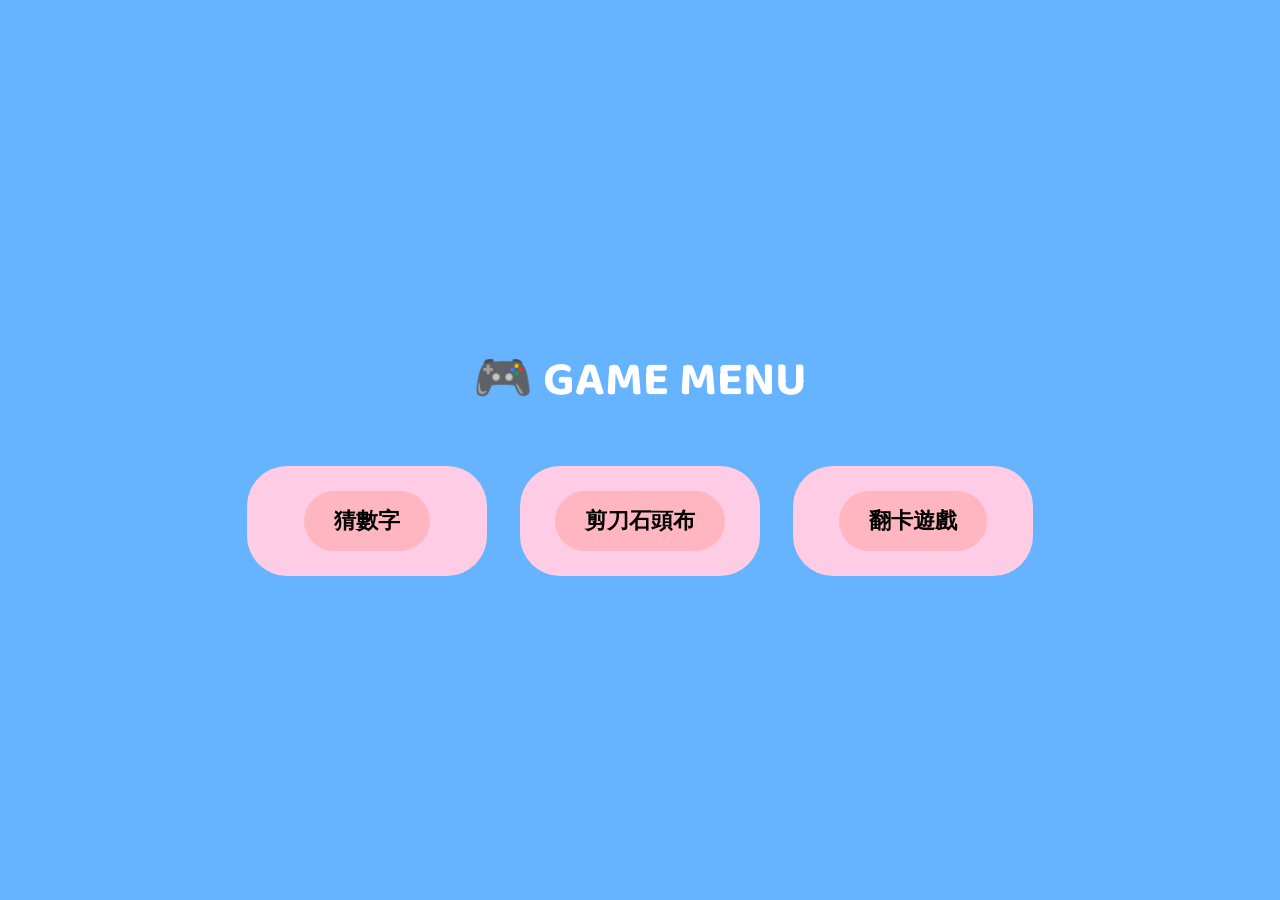
==== index.html @ 8cb3af5e "Rename game3.html to index.html" ====
<!DOCTYPE html>
<html lang="zh-TW">
<head>
<meta charset="UTF-8">

<link href="https://fonts.googleapis.com/css2?family=Baloo+2:wght@400;700&display=swap" rel="stylesheet">

<title>Mini Game</title>

<style>
body {
    font-family: 'Baloo 2', 'Comic Sans MS', cursive;
    background: #66B3FF;
    display: flex;
    justify-content: center;
    align-items: center;
    min-height: 100vh;
    margin: 0;
}

.container {
    text-align: center;
    width: 90%;
    max-width: 900px;
}

h1 {
    color: white;
    font-size: 48px;
}

/* UI */
.label-box, .button-box, .input-box {
    background: #FFCCE5;
    padding: 15px 20px;
    border-radius: 40px;
    display: inline-block;
    font-size: 24px;
    margin: 15px;
    min-width: 200px;
    font-weight: bold;
}

#inputNum {
    width: 250px;
    height: 60px;
    font-size: 24px;
    text-align: center;
    border-radius: 20px;
    border: none;
    outline: none;
    background: #eee;
    margin-top: 15px;
}

.input-box {
    display: block;
    padding: 30px;
    border-radius: 40px;
}

button {
    padding: 15px 30px;
    font-size: 22px;
    border-radius: 40px;
    border: none;
    background: #FFB6C1;
    cursor: pointer;
    margin: 10px;
    font-weight: bold;
}

.restart {
    background: #FFC14D;
}

.message {
    color: white;
    font-size: 26px;
    margin-top: 20px;
}

.hidden { display: none; }

/* ===== 翻卡遊戲 ===== */
#board {
    display: grid;
    grid-template-columns: repeat(4, 1fr);
    gap: 15px;
    max-width: 500px;
    margin: 20px auto;
}

.card {
    width: 100%;
    aspect-ratio: 1 / 1;
    background: #FFCCE5;
    border-radius: 20px;
    display: flex;
    justify-content: center;
    align-items: center;
    font-size: 32px;
    cursor: pointer;
}
</style>
</head>

<body>
<div class="container">

<!-- ===== MENU ===== -->
<div id="menu">
    <h1>🎮 GAME MENU</h1>
    <div class="button-box"><button onclick="showGame('guess')">猜數字</button></div>
    <div class="button-box"><button onclick="showGame('rps')">剪刀石頭布</button></div>
    <div class="button-box"><button onclick="showGame('memory')">翻卡遊戲</button></div>
</div>

<!-- ===== 猜數字（完全沒動） ===== -->
<div id="guessGame" class="hidden">
    <h1>GUESS NUMBER</h1>

    <div>
        <div class="label-box">NUM : 1-100</div>
        <div class="label-box">TIMES : <span id="timesBox">0</span></div>
    </div>

    <div class="input-box">
        <div>ENTER YOUR GUESS :</div>
        <input type="number" id="inputNum">
    </div>

    <div>
        <div class="button-box"><button onclick="checkGuess()">GUESS</button></div>
        <div class="button-box"><button class="restart" onclick="restartGuess()">RESTART</button></div>
        <div class="button-box"><button onclick="backMenu()">返回</button></div>
    </div>

    <div class="message" id="guessMsg"></div>
    <div class="message">YOU CAN DO IT!</div>
</div>

<!-- ===== 剪刀石頭布（已修正🔥） ===== -->
<div id="rpsGame" class="hidden">
    <h1>剪刀石頭布</h1>

    <div class="label-box">勝: <span id="win">0</span></div>
    <div class="label-box">輸: <span id="lose">0</span></div>
    <div class="label-box">平: <span id="draw">0</span></div>

    <div>
        <button onclick="playRPS('剪刀')">✂</button>
        <button onclick="playRPS('石頭')">🪨</button>
        <button onclick="playRPS('布')">📄</button>
    </div>

    <!-- 🔥 新增 -->
    <button class="restart" onclick="resetRPS()">重新開始</button>

    <button onclick="backMenu()">返回</button>

    <div class="message" id="rpsMsg"></div>
</div>

<!-- ===== 翻卡遊戲（完全沒動） ===== -->
<div id="memoryGame" class="hidden">
    <h1>翻卡遊戲</h1>

    <div class="label-box">翻牌次數: <span id="flipCount">0</span></div>

    <div id="board"></div>

    <div>
        <button class="restart" onclick="startMemory()">重新開始</button>
        <button onclick="backMenu()">返回</button>
    </div>

    <div class="message" id="memoryMsg"></div>
</div>

</div>

<script>

// ===== 切換 =====
function showGame(g) {
    document.getElementById("menu").classList.add("hidden");
    document.getElementById("guessGame").classList.add("hidden");
    document.getElementById("rpsGame").classList.add("hidden");
    document.getElementById("memoryGame").classList.add("hidden");

    if (g === "guess") document.getElementById("guessGame").classList.remove("hidden");
    if (g === "rps") document.getElementById("rpsGame").classList.remove("hidden");
    if (g === "memory") {
        document.getElementById("memoryGame").classList.remove("hidden");
        startMemory();
    }
}

function backMenu() {
    document.getElementById("menu").classList.remove("hidden");
    document.getElementById("guessGame").classList.add("hidden");
    document.getElementById("rpsGame").classList.add("hidden");
    document.getElementById("memoryGame").classList.add("hidden");

    // 🔥 回去自動歸零
    resetRPS();
}

// ===== 猜數字（沒動） =====
let num = Math.floor(Math.random() * 100) + 1;
let times = 0;

function checkGuess() {
    const val = parseInt(document.getElementById("inputNum").value);
    const msg = document.getElementById("guessMsg");

    if (isNaN(val)) {
        msg.textContent = "請輸入數字";
        return;
    }

    times++;
    document.getElementById("timesBox").textContent = times;

    if (val > num) msg.textContent = "太大了！";
    else if (val < num) msg.textContent = "太小了！";
    else msg.textContent = "答對了！🎉";
}

function restartGuess() {
    num = Math.floor(Math.random() * 100) + 1;
    times = 0;
    document.getElementById("timesBox").textContent = 0;
    document.getElementById("guessMsg").textContent = "";
    document.getElementById("inputNum").value = "";
}

// ===== RPS（修正區🔥） =====
let win=0, lose=0, draw=0;

function playRPS(p) {
    let arr=["剪刀","石頭","布"];
    let c=arr[Math.floor(Math.random()*3)];
    let msg=document.getElementById("rpsMsg");

    if(p===c){
        draw++; document.getElementById("draw").textContent=draw;
        msg.textContent=`平手 🤝 ${p} vs ${c}`;
    } else if (
        (p==="剪刀"&&c==="布")||
        (p==="石頭"&&c==="剪刀")||
        (p==="布"&&c==="石頭")
    ){
        win++; document.getElementById("win").textContent=win;
        msg.textContent=`你贏 🎉 ${p} vs ${c}`;
    } else {
        lose++; document.getElementById("lose").textContent=lose;
        msg.textContent=`你輸 😢 ${p} vs ${c}`;
    }
}

// 🔥 重置功能
function resetRPS() {
    win = 0;
    lose = 0;
    draw = 0;

    document.getElementById("win").textContent = 0;
    document.getElementById("lose").textContent = 0;
    document.getElementById("draw").textContent = 0;

    document.getElementById("rpsMsg").textContent = "";
}

// ===== 翻卡（沒動） =====
let cards, first, second, lock=false, flips=0, matched=0;

function startMemory() {
    cards=["🍎","🍎","🐶","🐶","🚗","🚗","🎈","🎈"];
    cards.sort(()=>Math.random()-0.5);

    const board=document.getElementById("board");
    board.innerHTML="";
    flips=0; matched=0;
    document.getElementById("flipCount").textContent=0;
    document.getElementById("memoryMsg").textContent="";

    cards.forEach(v=>{
        let div=document.createElement("div");
        div.className="card";
        div.dataset.value=v;
        div.innerHTML="?";
        div.onclick=flipCard;
        board.appendChild(div);
    });
}

function flipCard() {
    if(lock || this.innerHTML!=="?") return;

    this.innerHTML=this.dataset.value;

    if(!first){
        first=this;
    } else {
        second=this;
        flips++;
        document.getElementById("flipCount").textContent=flips;

        if(first.dataset.value===second.dataset.value){
            matched+=2;
            first=null; second=null;

            if(matched===cards.length){
                document.getElementById("memoryMsg").textContent="完成 🎉";
            }
        } else {
            lock=true;
            setTimeout(()=>{
                first.innerHTML="?";
                second.innerHTML="?";
                first=null; second=null;
                lock=false;
            },1200);
        }
    }
}

</script>

</body>
</html>
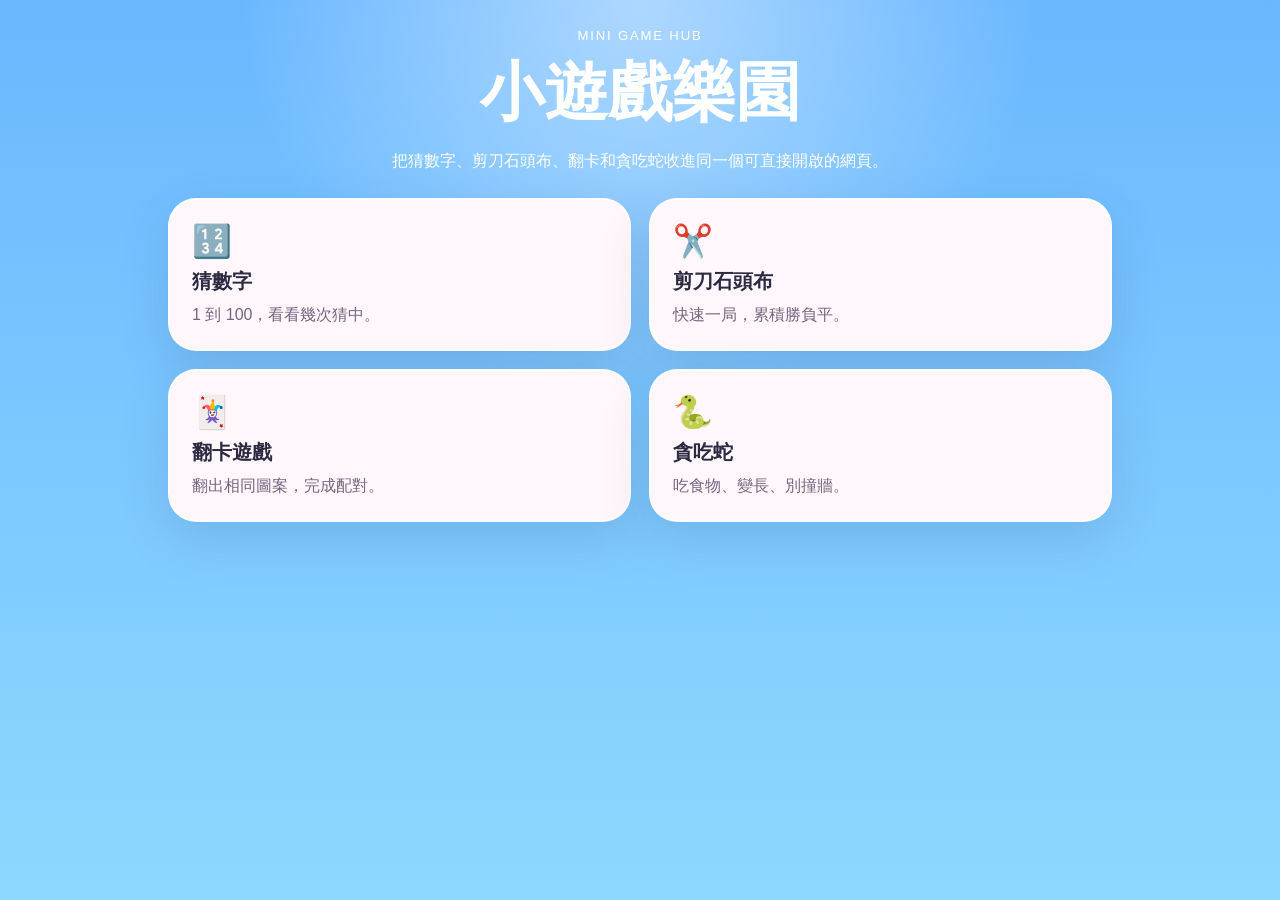
==== commit bc2a8e4e: "Update index.html" ====
--- a/index.html
+++ b/index.html
@@ -1,333 +1,164 @@
 <!DOCTYPE html>
-<html lang="zh-TW">
+<html lang="zh-Hant">
 <head>
-<meta charset="UTF-8">
-
-<link href="https://fonts.googleapis.com/css2?family=Baloo+2:wght@400;700&display=swap" rel="stylesheet">
-
-<title>Mini Game</title>
-
-<style>
-body {
-    font-family: 'Baloo 2', 'Comic Sans MS', cursive;
-    background: #66B3FF;
-    display: flex;
-    justify-content: center;
-    align-items: center;
-    min-height: 100vh;
-    margin: 0;
-}
-
-.container {
-    text-align: center;
-    width: 90%;
-    max-width: 900px;
-}
-
-h1 {
-    color: white;
-    font-size: 48px;
-}
-
-/* UI */
-.label-box, .button-box, .input-box {
-    background: #FFCCE5;
-    padding: 15px 20px;
-    border-radius: 40px;
-    display: inline-block;
-    font-size: 24px;
-    margin: 15px;
-    min-width: 200px;
-    font-weight: bold;
-}
-
-#inputNum {
-    width: 250px;
-    height: 60px;
-    font-size: 24px;
-    text-align: center;
-    border-radius: 20px;
-    border: none;
-    outline: none;
-    background: #eee;
-    margin-top: 15px;
-}
-
-.input-box {
-    display: block;
-    padding: 30px;
-    border-radius: 40px;
-}
-
-button {
-    padding: 15px 30px;
-    font-size: 22px;
-    border-radius: 40px;
-    border: none;
-    background: #FFB6C1;
-    cursor: pointer;
-    margin: 10px;
-    font-weight: bold;
-}
-
-.restart {
-    background: #FFC14D;
-}
-
-.message {
-    color: white;
-    font-size: 26px;
-    margin-top: 20px;
-}
-
-.hidden { display: none; }
-
-/* ===== 翻卡遊戲 ===== */
-#board {
-    display: grid;
-    grid-template-columns: repeat(4, 1fr);
-    gap: 15px;
-    max-width: 500px;
-    margin: 20px auto;
-}
-
-.card {
-    width: 100%;
-    aspect-ratio: 1 / 1;
-    background: #FFCCE5;
-    border-radius: 20px;
-    display: flex;
-    justify-content: center;
-    align-items: center;
-    font-size: 32px;
-    cursor: pointer;
-}
-</style>
+  <meta charset="UTF-8">
+  <meta name="viewport" content="width=device-width, initial-scale=1.0">
+  <title>Mini Game Hub</title>
+  <link rel="stylesheet" href="./hub.css">
 </head>
-
 <body>
-<div class="container">
-
-<!-- ===== MENU ===== -->
-<div id="menu">
-    <h1>🎮 GAME MENU</h1>
-    <div class="button-box"><button onclick="showGame('guess')">猜數字</button></div>
-    <div class="button-box"><button onclick="showGame('rps')">剪刀石頭布</button></div>
-    <div class="button-box"><button onclick="showGame('memory')">翻卡遊戲</button></div>
-</div>
-
-<!-- ===== 猜數字（完全沒動） ===== -->
-<div id="guessGame" class="hidden">
-    <h1>GUESS NUMBER</h1>
-
-    <div>
-        <div class="label-box">NUM : 1-100</div>
-        <div class="label-box">TIMES : <span id="timesBox">0</span></div>
-    </div>
-
-    <div class="input-box">
-        <div>ENTER YOUR GUESS :</div>
-        <input type="number" id="inputNum">
-    </div>
-
-    <div>
-        <div class="button-box"><button onclick="checkGuess()">GUESS</button></div>
-        <div class="button-box"><button class="restart" onclick="restartGuess()">RESTART</button></div>
-        <div class="button-box"><button onclick="backMenu()">返回</button></div>
-    </div>
-
-    <div class="message" id="guessMsg"></div>
-    <div class="message">YOU CAN DO IT!</div>
-</div>
-
-<!-- ===== 剪刀石頭布（已修正🔥） ===== -->
-<div id="rpsGame" class="hidden">
-    <h1>剪刀石頭布</h1>
-
-    <div class="label-box">勝: <span id="win">0</span></div>
-    <div class="label-box">輸: <span id="lose">0</span></div>
-    <div class="label-box">平: <span id="draw">0</span></div>
-
-    <div>
-        <button onclick="playRPS('剪刀')">✂</button>
-        <button onclick="playRPS('石頭')">🪨</button>
-        <button onclick="playRPS('布')">📄</button>
-    </div>
-
-    <!-- 🔥 新增 -->
-    <button class="restart" onclick="resetRPS()">重新開始</button>
-
-    <button onclick="backMenu()">返回</button>
-
-    <div class="message" id="rpsMsg"></div>
-</div>
-
-<!-- ===== 翻卡遊戲（完全沒動） ===== -->
-<div id="memoryGame" class="hidden">
-    <h1>翻卡遊戲</h1>
-
-    <div class="label-box">翻牌次數: <span id="flipCount">0</span></div>
-
-    <div id="board"></div>
-
-    <div>
-        <button class="restart" onclick="startMemory()">重新開始</button>
-        <button onclick="backMenu()">返回</button>
-    </div>
-
-    <div class="message" id="memoryMsg"></div>
-</div>
-
-</div>
-
-<script>
-
-// ===== 切換 =====
-function showGame(g) {
-    document.getElementById("menu").classList.add("hidden");
-    document.getElementById("guessGame").classList.add("hidden");
-    document.getElementById("rpsGame").classList.add("hidden");
-    document.getElementById("memoryGame").classList.add("hidden");
-
-    if (g === "guess") document.getElementById("guessGame").classList.remove("hidden");
-    if (g === "rps") document.getElementById("rpsGame").classList.remove("hidden");
-    if (g === "memory") {
-        document.getElementById("memoryGame").classList.remove("hidden");
-        startMemory();
-    }
-}
-
-function backMenu() {
-    document.getElementById("menu").classList.remove("hidden");
-    document.getElementById("guessGame").classList.add("hidden");
-    document.getElementById("rpsGame").classList.add("hidden");
-    document.getElementById("memoryGame").classList.add("hidden");
-
-    // 🔥 回去自動歸零
-    resetRPS();
-}
-
-// ===== 猜數字（沒動） =====
-let num = Math.floor(Math.random() * 100) + 1;
-let times = 0;
-
-function checkGuess() {
-    const val = parseInt(document.getElementById("inputNum").value);
-    const msg = document.getElementById("guessMsg");
-
-    if (isNaN(val)) {
-        msg.textContent = "請輸入數字";
-        return;
-    }
-
-    times++;
-    document.getElementById("timesBox").textContent = times;
-
-    if (val > num) msg.textContent = "太大了！";
-    else if (val < num) msg.textContent = "太小了！";
-    else msg.textContent = "答對了！🎉";
-}
-
-function restartGuess() {
-    num = Math.floor(Math.random() * 100) + 1;
-    times = 0;
-    document.getElementById("timesBox").textContent = 0;
-    document.getElementById("guessMsg").textContent = "";
-    document.getElementById("inputNum").value = "";
-}
-
-// ===== RPS（修正區🔥） =====
-let win=0, lose=0, draw=0;
-
-function playRPS(p) {
-    let arr=["剪刀","石頭","布"];
-    let c=arr[Math.floor(Math.random()*3)];
-    let msg=document.getElementById("rpsMsg");
-
-    if(p===c){
-        draw++; document.getElementById("draw").textContent=draw;
-        msg.textContent=`平手 🤝 ${p} vs ${c}`;
-    } else if (
-        (p==="剪刀"&&c==="布")||
-        (p==="石頭"&&c==="剪刀")||
-        (p==="布"&&c==="石頭")
-    ){
-        win++; document.getElementById("win").textContent=win;
-        msg.textContent=`你贏 🎉 ${p} vs ${c}`;
-    } else {
-        lose++; document.getElementById("lose").textContent=lose;
-        msg.textContent=`你輸 😢 ${p} vs ${c}`;
-    }
-}
-
-// 🔥 重置功能
-function resetRPS() {
-    win = 0;
-    lose = 0;
-    draw = 0;
-
-    document.getElementById("win").textContent = 0;
-    document.getElementById("lose").textContent = 0;
-    document.getElementById("draw").textContent = 0;
-
-    document.getElementById("rpsMsg").textContent = "";
-}
-
-// ===== 翻卡（沒動） =====
-let cards, first, second, lock=false, flips=0, matched=0;
-
-function startMemory() {
-    cards=["🍎","🍎","🐶","🐶","🚗","🚗","🎈","🎈"];
-    cards.sort(()=>Math.random()-0.5);
-
-    const board=document.getElementById("board");
-    board.innerHTML="";
-    flips=0; matched=0;
-    document.getElementById("flipCount").textContent=0;
-    document.getElementById("memoryMsg").textContent="";
-
-    cards.forEach(v=>{
-        let div=document.createElement("div");
-        div.className="card";
-        div.dataset.value=v;
-        div.innerHTML="?";
-        div.onclick=flipCard;
-        board.appendChild(div);
-    });
-}
-
-function flipCard() {
-    if(lock || this.innerHTML!=="?") return;
-
-    this.innerHTML=this.dataset.value;
-
-    if(!first){
-        first=this;
-    } else {
-        second=this;
-        flips++;
-        document.getElementById("flipCount").textContent=flips;
-
-        if(first.dataset.value===second.dataset.value){
-            matched+=2;
-            first=null; second=null;
-
-            if(matched===cards.length){
-                document.getElementById("memoryMsg").textContent="完成 🎉";
-            }
-        } else {
-            lock=true;
-            setTimeout(()=>{
-                first.innerHTML="?";
-                second.innerHTML="?";
-                first=null; second=null;
-                lock=false;
-            },1200);
-        }
-    }
-}
-
-</script>
-
+  <main class="shell">
+    <section class="hero">
+      <p class="hero__eyebrow">MINI GAME HUB</p>
+      <h1>小遊戲樂園</h1>
+      <p class="hero__text">把猜數字、剪刀石頭布、翻卡和貪吃蛇收進同一個可直接開啟的網頁。</p>
+    </section>
+    <section id="menu" class="view view--active">
+      <div class="game-grid">
+        <button class="game-card" type="button" data-open="guess">
+          <span class="game-card__icon">🔢</span>
+          <strong>猜數字</strong>
+          <span>1 到 100，看看幾次猜中。</span>
+        </button>
+        <button class="game-card" type="button" data-open="rps">
+          <span class="game-card__icon">✂️</span>
+          <strong>剪刀石頭布</strong>
+          <span>快速一局，累積勝負平。</span>
+        </button>
+        <button class="game-card" type="button" data-open="memory">
+          <span class="game-card__icon">🃏</span>
+          <strong>翻卡遊戲</strong>
+          <span>翻出相同圖案，完成配對。</span>
+        </button>
+        <button class="game-card" type="button" data-open="snake">
+          <span class="game-card__icon">🐍</span>
+          <strong>貪吃蛇</strong>
+          <span>吃食物、變長、別撞牆。</span>
+        </button>
+      </div>
+    </section>
+    <section id="guess-view" class="view panel">
+      <div class="panel__top">
+        <div>
+          <p class="panel__eyebrow">NUMBER GAME</p>
+          <h2>猜數字</h2>
+        </div>
+        <button class="button button--ghost" type="button" data-back>返回選單</button>
+      </div>
+      <div class="stats">
+        <article class="stat-card">
+          <span class="stat-card__label">範圍</span>
+          <strong>1 - 100</strong>
+        </article>
+        <article class="stat-card">
+          <span class="stat-card__label">次數</span>
+          <strong id="guess-times">0</strong>
+        </article>
+      </div>
+      <div class="play-area">
+        <label class="input-panel" for="guess-input">
+          <span>輸入你的猜測</span>
+          <input id="guess-input" type="number" min="1" max="100" placeholder="例如 42">
+        </label>
+      </div>
+      <div class="action-row">
+        <button id="guess-submit" class="button" type="button">猜看看</button>
+        <button id="guess-restart" class="button button--accent" type="button">重新開始</button>
+      </div>
+      <p id="guess-message" class="message"></p>
+    </section>
+    <section id="rps-view" class="view panel">
+      <div class="panel__top">
+        <div>
+          <p class="panel__eyebrow">RPS GAME</p>
+          <h2>剪刀石頭布</h2>
+        </div>
+        <button class="button button--ghost" type="button" data-back>返回選單</button>
+      </div>
+      <div class="stats">
+        <article class="stat-card">
+          <span class="stat-card__label">勝</span>
+          <strong id="rps-win">0</strong>
+        </article>
+        <article class="stat-card">
+          <span class="stat-card__label">輸</span>
+          <strong id="rps-lose">0</strong>
+        </article>
+        <article class="stat-card">
+          <span class="stat-card__label">平</span>
+          <strong id="rps-draw">0</strong>
+        </article>
+      </div>
+      <div class="choice-row">
+        <button class="choice-button" type="button" data-rps="剪刀">✂️<span>剪刀</span></button>
+        <button class="choice-button" type="button" data-rps="石頭">🪨<span>石頭</span></button>
+        <button class="choice-button" type="button" data-rps="布">📄<span>布</span></button>
+      </div>
+      <div class="action-row">
+        <button id="rps-reset" class="button button--accent" type="button">重新開始</button>
+      </div>
+      <p id="rps-message" class="message"></p>
+    </section>
+    <section id="memory-view" class="view panel">
+      <div class="panel__top">
+        <div>
+          <p class="panel__eyebrow">MEMORY GAME</p>
+          <h2>翻卡遊戲</h2>
+        </div>
+        <button class="button button--ghost" type="button" data-back>返回選單</button>
+      </div>
+      <div class="stats">
+        <article class="stat-card">
+          <span class="stat-card__label">翻牌次數</span>
+          <strong id="memory-flips">0</strong>
+        </article>
+        <article class="stat-card">
+          <span class="stat-card__label">配對完成</span>
+          <strong id="memory-matched">0 / 8</strong>
+        </article>
+      </div>
+      <div id="memory-board" class="memory-board" aria-label="翻卡遊戲版面"></div>
+      <div class="action-row">
+        <button id="memory-restart" class="button button--accent" type="button">重新開始</button>
+      </div>
+      <p id="memory-message" class="message"></p>
+    </section>
+    <section id="snake-view" class="view panel">
+      <div class="panel__top">
+        <div>
+          <p class="panel__eyebrow">CLASSIC SNAKE</p>
+          <h2>貪吃蛇</h2>
+        </div>
+        <button class="button button--ghost" type="button" data-back>返回選單</button>
+      </div>
+      <div class="stats">
+        <article class="stat-card">
+          <span class="stat-card__label">分數</span>
+          <strong id="snake-score">0</strong>
+        </article>
+        <article class="stat-card">
+          <span class="stat-card__label">狀態</span>
+          <strong id="snake-status">準備中</strong>
+        </article>
+      </div>
+      <div class="play-area">
+        <div id="snake-board" class="snake-board" role="grid" aria-label="貪吃蛇遊戲版面" tabindex="0"></div>
+      </div>
+      <p class="hint">按一下棋盤後可用方向鍵或 WASD 控制，也可以直接點下方按鈕。</p>
+      <div class="action-row">
+        <button id="snake-toggle" class="button" type="button">開始</button>
+        <button id="snake-restart" class="button button--accent" type="button">重新開始</button>
+      </div>
+      <div class="snake-controls" aria-label="貪吃蛇方向控制">
+        <button class="control-button" type="button" data-direction="up">上</button>
+        <div class="snake-controls__row">
+          <button class="control-button" type="button" data-direction="left">左</button>
+          <button class="control-button" type="button" data-direction="down">下</button>
+          <button class="control-button" type="button" data-direction="right">右</button>
+        </div>
+      </div>
+    </section>
+  </main>
+  <script src="./hub.js"></script>
 </body>
 </html>
--- a/hub.css
+++ b/hub.css
@@ -0,0 +1,264 @@
+:root {
+  color-scheme: light;
+  --bg-top: #6bb7ff;
+  --bg-bottom: #8dd8ff;
+  --panel: #fff7fb;
+  --panel-strong: #ffe3ef;
+  --panel-soft: #fffdf8;
+  --border-soft: #e7d0da;
+  --text: #2d2940;
+  --muted: #71677f;
+  --primary: #ff8ebb;
+  --accent: #ffcf68;
+  --shadow: 0 18px 50px rgba(51, 74, 119, 0.16);
+  --snake-body: #36a169;
+  --snake-head: #218451;
+  --snake-food: #ff6d5e;
+  --snake-empty: #f7dce7;
+}
+
+* { box-sizing: border-box; }
+
+body {
+  margin: 0;
+  min-height: 100vh;
+  font-family: "Trebuchet MS", "Segoe UI", sans-serif;
+  color: var(--text);
+  background:
+    radial-gradient(circle at top, rgba(255, 255, 255, 0.45), transparent 36%),
+    linear-gradient(180deg, var(--bg-top), var(--bg-bottom));
+}
+
+button, input { font: inherit; }
+
+.shell {
+  width: min(100%, 980px);
+  margin: 0 auto;
+  padding: 28px 18px 42px;
+}
+
+.hero { text-align: center; color: white; margin-bottom: 24px; }
+.hero__eyebrow, .panel__eyebrow {
+  margin: 0 0 6px;
+  font-size: 0.82rem;
+  letter-spacing: 0.14em;
+  text-transform: uppercase;
+}
+.hero h1, .panel h2 { margin: 0; }
+.hero h1 { font-size: clamp(2.4rem, 5vw, 4rem); }
+.hero__text {
+  width: min(100%, 620px);
+  margin: 12px auto 0;
+  line-height: 1.6;
+}
+
+.view { display: none; }
+.view--active { display: block; }
+
+.panel {
+  background: var(--panel);
+  border: 2px solid rgba(255, 255, 255, 0.6);
+  border-radius: 28px;
+  padding: 24px;
+  box-shadow: var(--shadow);
+}
+
+.panel__top, .stats, .action-row, .snake-controls__row {
+  display: flex;
+  gap: 14px;
+}
+
+.panel__top {
+  align-items: center;
+  justify-content: space-between;
+  margin-bottom: 18px;
+}
+
+.game-grid {
+  display: grid;
+  grid-template-columns: repeat(2, minmax(0, 1fr));
+  gap: 18px;
+}
+
+.game-card, .stat-card, .input-panel, .memory-card, .button, .choice-button, .control-button {
+  border: 2px solid rgba(255, 255, 255, 0.62);
+  box-shadow: var(--shadow);
+}
+
+.game-card {
+  display: grid;
+  gap: 8px;
+  text-align: left;
+  background: var(--panel);
+  border-radius: 28px;
+  padding: 22px;
+  cursor: pointer;
+  color: var(--text);
+}
+
+.game-card strong { font-size: 1.25rem; }
+.game-card span:last-child { color: var(--muted); line-height: 1.5; }
+.game-card__icon { font-size: 2rem; }
+
+.stats { flex-wrap: wrap; margin-bottom: 18px; }
+
+.stat-card {
+  flex: 1;
+  min-width: 150px;
+  background: var(--panel-soft);
+  border-radius: 22px;
+  padding: 16px 18px;
+}
+
+.stat-card__label {
+  display: block;
+  margin-bottom: 6px;
+  color: var(--muted);
+  font-size: 0.9rem;
+}
+
+.play-area {
+  display: flex;
+  justify-content: center;
+  margin-bottom: 14px;
+}
+
+.input-panel {
+  width: min(100%, 420px);
+  display: grid;
+  gap: 10px;
+  background: var(--panel-strong);
+  border-radius: 28px;
+  padding: 22px;
+  text-align: center;
+  font-weight: 700;
+}
+
+.input-panel input {
+  width: 100%;
+  padding: 14px 18px;
+  text-align: center;
+  border: 2px solid var(--border-soft);
+  border-radius: 18px;
+  background: white;
+  outline: none;
+}
+
+.action-row {
+  flex-wrap: wrap;
+  justify-content: center;
+  margin-bottom: 14px;
+}
+
+.button, .choice-button, .control-button {
+  border-radius: 999px;
+  background: white;
+  color: var(--text);
+  cursor: pointer;
+}
+
+.button {
+  min-width: 132px;
+  padding: 13px 20px;
+  background: var(--primary);
+  font-weight: 700;
+}
+
+.button--accent { background: var(--accent); }
+.button--ghost { background: rgba(255, 255, 255, 0.85); }
+
+.choice-row {
+  display: grid;
+  grid-template-columns: repeat(3, minmax(0, 1fr));
+  gap: 14px;
+  margin-bottom: 18px;
+}
+
+.choice-button {
+  display: grid;
+  justify-items: center;
+  gap: 8px;
+  padding: 18px 14px;
+  font-size: 2rem;
+  background: var(--panel-soft);
+}
+
+.choice-button span {
+  font-size: 1rem;
+  font-weight: 700;
+}
+
+.message, .hint {
+  margin: 0;
+  text-align: center;
+  line-height: 1.6;
+}
+
+.message {
+  min-height: 1.8em;
+  font-size: 1.05rem;
+  font-weight: 700;
+}
+
+.hint {
+  color: var(--muted);
+  margin-bottom: 14px;
+}
+
+.memory-board {
+  display: grid;
+  grid-template-columns: repeat(4, minmax(0, 1fr));
+  gap: 14px;
+  margin-bottom: 18px;
+}
+
+.memory-card {
+  aspect-ratio: 1;
+  border-radius: 22px;
+  background: var(--panel-strong);
+  display: grid;
+  place-items: center;
+  font-size: 2rem;
+  cursor: pointer;
+  user-select: none;
+}
+
+.memory-card.is-matched { background: #dff6e8; }
+.memory-card.is-open { background: white; }
+
+.snake-board {
+  display: grid;
+  grid-template-columns: repeat(16, minmax(0, 1fr));
+  gap: 3px;
+  width: min(100%, 440px);
+  aspect-ratio: 1;
+  padding: 6px;
+  border-radius: 24px;
+  background: #f3cddd;
+  outline: none;
+}
+
+.snake-cell { background: var(--snake-empty); border-radius: 6px; }
+.snake-cell--body { background: var(--snake-body); }
+.snake-cell--head { background: var(--snake-head); }
+.snake-cell--food { background: var(--snake-food); }
+
+.snake-controls {
+  display: grid;
+  justify-items: center;
+  gap: 10px;
+}
+
+.control-button {
+  min-width: 78px;
+  padding: 12px 18px;
+  background: var(--panel-soft);
+  font-weight: 700;
+}
+
+@media (max-width: 760px) {
+  .game-grid, .choice-row { grid-template-columns: 1fr; }
+  .panel { padding: 20px 16px; }
+  .panel__top { flex-direction: column; align-items: stretch; }
+  .memory-board { gap: 10px; }
+}
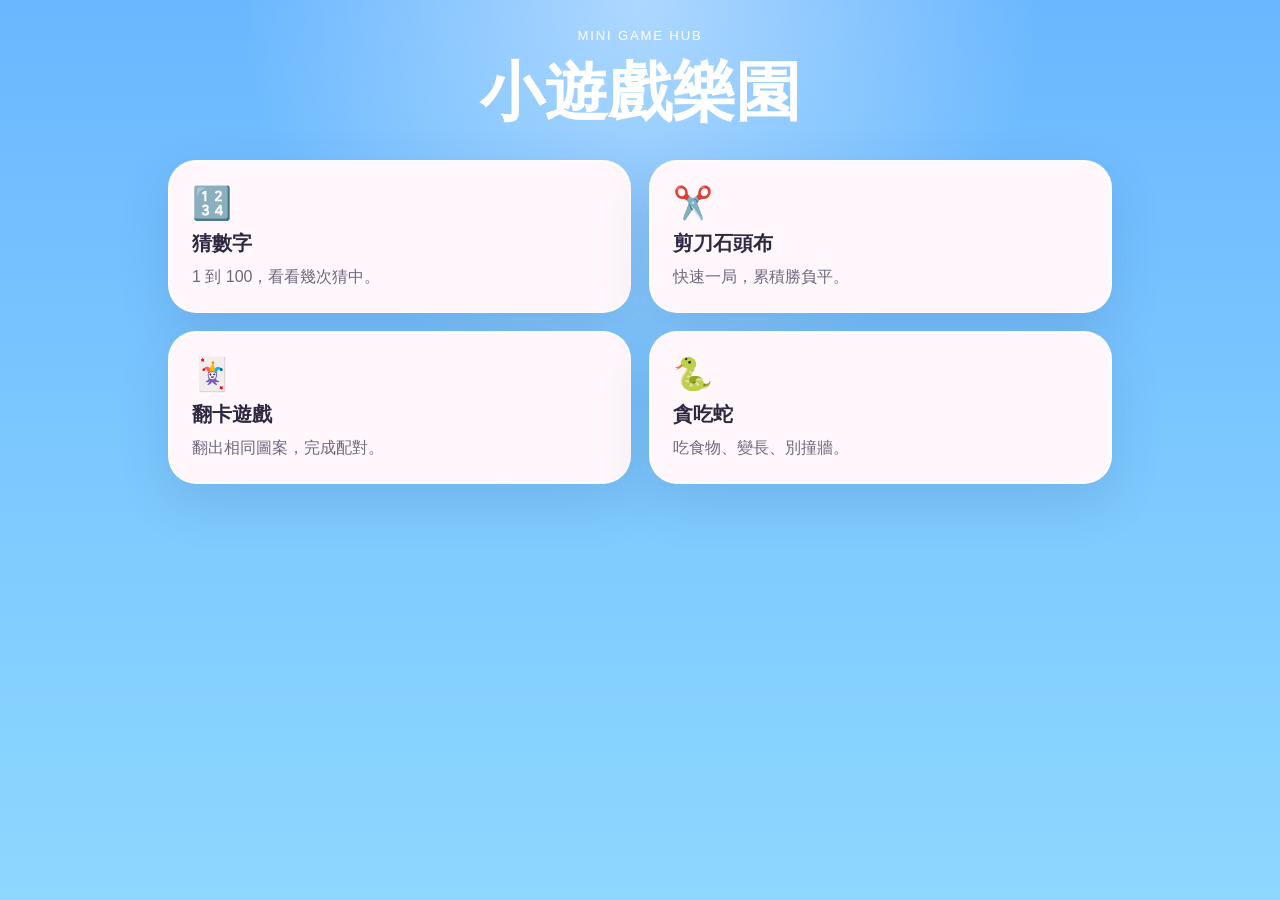
==== commit 19239c72: "Update index.html" ====
--- a/index.html
+++ b/index.html
@@ -11,7 +11,7 @@
     <section class="hero">
       <p class="hero__eyebrow">MINI GAME HUB</p>
       <h1>小遊戲樂園</h1>
-      <p class="hero__text">把猜數字、剪刀石頭布、翻卡和貪吃蛇收進同一個可直接開啟的網頁。</p>
+
     </section>
     <section id="menu" class="view view--active">
       <div class="game-grid">
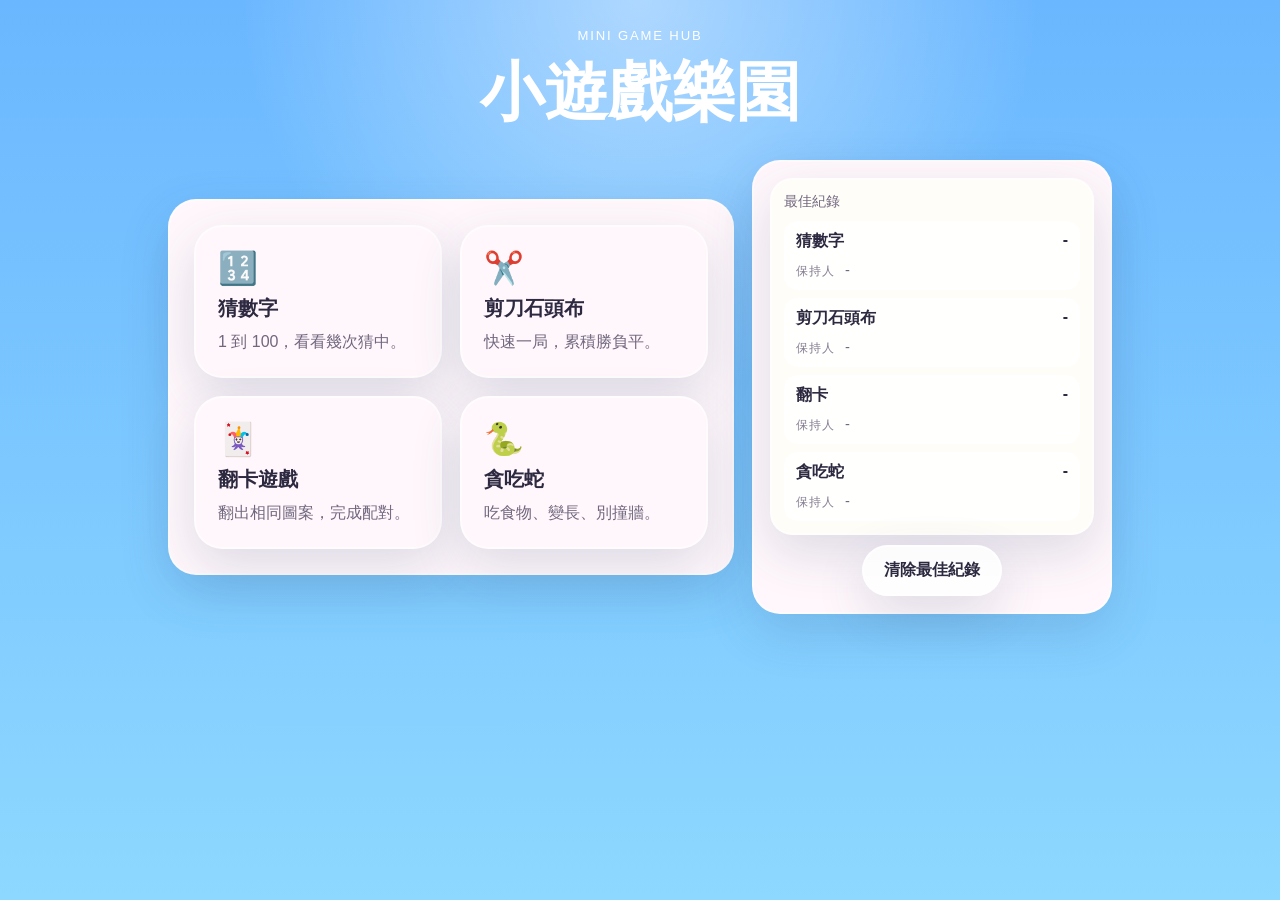
==== commit 25063231: "Update index.html" ====
--- a/index.html
+++ b/index.html
@@ -11,30 +11,79 @@
     <section class="hero">
       <p class="hero__eyebrow">MINI GAME HUB</p>
       <h1>小遊戲樂園</h1>
-
     </section>
     <section id="menu" class="view view--active">
-      <div class="game-grid">
-        <button class="game-card" type="button" data-open="guess">
-          <span class="game-card__icon">🔢</span>
-          <strong>猜數字</strong>
-          <span>1 到 100，看看幾次猜中。</span>
-        </button>
-        <button class="game-card" type="button" data-open="rps">
-          <span class="game-card__icon">✂️</span>
-          <strong>剪刀石頭布</strong>
-          <span>快速一局，累積勝負平。</span>
-        </button>
-        <button class="game-card" type="button" data-open="memory">
-          <span class="game-card__icon">🃏</span>
-          <strong>翻卡遊戲</strong>
-          <span>翻出相同圖案，完成配對。</span>
-        </button>
-        <button class="game-card" type="button" data-open="snake">
-          <span class="game-card__icon">🐍</span>
-          <strong>貪吃蛇</strong>
-          <span>吃食物、變長、別撞牆。</span>
-        </button>
+      <div class="menu-layout">
+        <section class="panel">
+          <div class="game-grid">
+            <button class="game-card" type="button" data-open="guess">
+              <span class="game-card__icon">🔢</span>
+              <strong>猜數字</strong>
+              <span>1 到 100，看看幾次猜中。</span>
+            </button>
+            <button class="game-card" type="button" data-open="rps">
+              <span class="game-card__icon">✂️</span>
+              <strong>剪刀石頭布</strong>
+              <span>快速一局，累積勝負平。</span>
+            </button>
+            <button class="game-card" type="button" data-open="memory">
+              <span class="game-card__icon">🃏</span>
+              <strong>翻卡遊戲</strong>
+              <span>翻出相同圖案，完成配對。</span>
+            </button>
+            <button class="game-card" type="button" data-open="snake">
+              <span class="game-card__icon">🐍</span>
+              <strong>貪吃蛇</strong>
+              <span>吃食物、變長、別撞牆。</span>
+            </button>
+          </div>
+        </section>
+
+        <aside class="panel panel--side" aria-label="最佳紀錄">
+          <div class="leaderboard">
+            <article class="stat-card leaderboard-card">
+              <span class="stat-card__label">最佳紀錄</span>
+              <div class="leaderboard-rows" role="table" aria-label="最佳紀錄表">
+                <div class="leaderboard-row" role="row">
+                  <span class="leaderboard-row__label" role="cell">猜數字</span>
+                  <strong id="best-guess" class="leaderboard-row__value" role="cell">-</strong>
+                  <span class="leaderboard-row__holder" role="cell">
+                    <span class="leaderboard-row__holder-label">保持人</span>
+                    <span id="best-guess-name">-</span>
+                  </span>
+                </div>
+                <div class="leaderboard-row" role="row">
+                  <span class="leaderboard-row__label" role="cell">剪刀石頭布</span>
+                  <strong id="best-rps" class="leaderboard-row__value" role="cell">-</strong>
+                  <span class="leaderboard-row__holder" role="cell">
+                    <span class="leaderboard-row__holder-label">保持人</span>
+                    <span id="best-rps-name">-</span>
+                  </span>
+                </div>
+                <div class="leaderboard-row" role="row">
+                  <span class="leaderboard-row__label" role="cell">翻卡</span>
+                  <strong id="best-memory" class="leaderboard-row__value" role="cell">-</strong>
+                  <span class="leaderboard-row__holder" role="cell">
+                    <span class="leaderboard-row__holder-label">保持人</span>
+                    <span id="best-memory-name">-</span>
+                  </span>
+                </div>
+                <div class="leaderboard-row" role="row">
+                  <span class="leaderboard-row__label" role="cell">貪吃蛇</span>
+                  <strong id="best-snake" class="leaderboard-row__value" role="cell">-</strong>
+                  <span class="leaderboard-row__holder" role="cell">
+                    <span class="leaderboard-row__holder-label">保持人</span>
+                    <span id="best-snake-name">-</span>
+                  </span>
+                </div>
+              </div>
+            </article>
+          </div>
+
+          <div class="action-row action-row--home">
+            <button id="reset-records" class="button button--ghost" type="button">清除最佳紀錄</button>
+          </div>
+        </aside>
       </div>
     </section>
     <section id="guess-view" class="view panel">
@@ -159,6 +208,24 @@
       </div>
     </section>
   </main>
+  <div id="nickname-modal" class="modal modal--hidden" role="dialog" aria-modal="true" aria-labelledby="nickname-modal-title">
+    <div class="modal__backdrop" data-close-modal></div>
+    <div class="modal__panel">
+      <p class="panel__eyebrow">NEW RECORD</p>
+      <h2 id="nickname-modal-title" class="modal__title">破紀錄</h2>
+      <p id="nickname-modal-subtitle" class="modal__subtitle"></p>
+
+      <label class="input-panel input-panel--compact" for="nickname-modal-input">
+        <span>請輸入暱稱（必填）</span>
+        <input id="nickname-modal-input" type="text" maxlength="18" placeholder="例如 Wei">
+      </label>
+
+      <div class="action-row action-row--modal">
+        <button id="nickname-modal-cancel" class="button button--ghost" type="button">先不要</button>
+        <button id="nickname-modal-save" class="button button--accent" type="button">保存紀錄</button>
+      </div>
+    </div>
+  </div>
   <script src="./hub.js"></script>
 </body>
 </html>
--- a/hub.css
+++ b/hub.css
@@ -80,6 +80,17 @@
   gap: 18px;
 }
 
+.menu-layout {
+  display: grid;
+  grid-template-columns: 1fr 360px;
+  gap: 18px;
+  align-items: center;
+}
+
+.panel--side {
+  padding: 16px;
+}
+
 .game-card, .stat-card, .input-panel, .memory-card, .button, .choice-button, .control-button {
   border: 2px solid rgba(255, 255, 255, 0.62);
   box-shadow: var(--shadow);
@@ -132,6 +143,11 @@
   padding: 22px;
   text-align: center;
   font-weight: 700;
+}
+
+.input-panel--compact {
+  width: min(100%, 320px);
+  padding: 14px;
 }
 
 .input-panel input {
@@ -256,9 +272,116 @@
   font-weight: 700;
 }
 
+.leaderboard {
+  display: grid;
+  grid-template-columns: 1fr;
+  gap: 14px;
+}
+
+.subtext {
+  display: block;
+  margin-top: 8px;
+  color: var(--muted);
+  font-size: 0.95rem;
+}
+
+.leaderboard-card {
+  padding: 12px 12px;
+}
+
+.leaderboard-rows {
+  display: grid;
+  gap: 8px;
+  margin-top: 10px;
+}
+
+.leaderboard-row {
+  display: grid;
+  grid-template-columns: 1fr auto;
+  gap: 10px 12px;
+  padding: 8px 10px;
+  border-radius: 14px;
+  background: rgba(255, 255, 255, 0.82);
+  border: 2px solid rgba(255, 255, 255, 0.62);
+}
+
+.leaderboard-row__label {
+  font-weight: 800;
+}
+
+.leaderboard-row__value {
+  justify-self: end;
+}
+
+.leaderboard-row__holder {
+  grid-column: 1 / -1;
+  color: var(--muted);
+  font-size: 0.92rem;
+  display: flex;
+  gap: 10px;
+  align-items: baseline;
+}
+
+.leaderboard-row__holder-label {
+  letter-spacing: 0.08em;
+  text-transform: uppercase;
+  font-size: 0.75rem;
+  opacity: 0.85;
+}
+
+.action-row--home {
+  margin-bottom: 0;
+  margin-top: 10px;
+}
+
+.action-row--modal {
+  margin-bottom: 0;
+  margin-top: 14px;
+}
+
+.modal {
+  position: fixed;
+  inset: 0;
+  display: grid;
+  place-items: center;
+  padding: 18px;
+  z-index: 50;
+}
+
+.modal--hidden {
+  display: none;
+}
+
+.modal__backdrop {
+  position: absolute;
+  inset: 0;
+  background: rgba(25, 26, 37, 0.46);
+}
+
+.modal__panel {
+  position: relative;
+  width: min(100%, 520px);
+  background: var(--panel);
+  border: 2px solid rgba(255, 255, 255, 0.7);
+  border-radius: 28px;
+  padding: 22px;
+  box-shadow: var(--shadow);
+}
+
+.modal__title {
+  margin: 0 0 6px;
+}
+
+.modal__subtitle {
+  margin: 0 0 14px;
+  color: var(--muted);
+  line-height: 1.6;
+}
+
 @media (max-width: 760px) {
   .game-grid, .choice-row { grid-template-columns: 1fr; }
   .panel { padding: 20px 16px; }
   .panel__top { flex-direction: column; align-items: stretch; }
   .memory-board { gap: 10px; }
-}
+  .menu-layout { grid-template-columns: 1fr; }
+}
